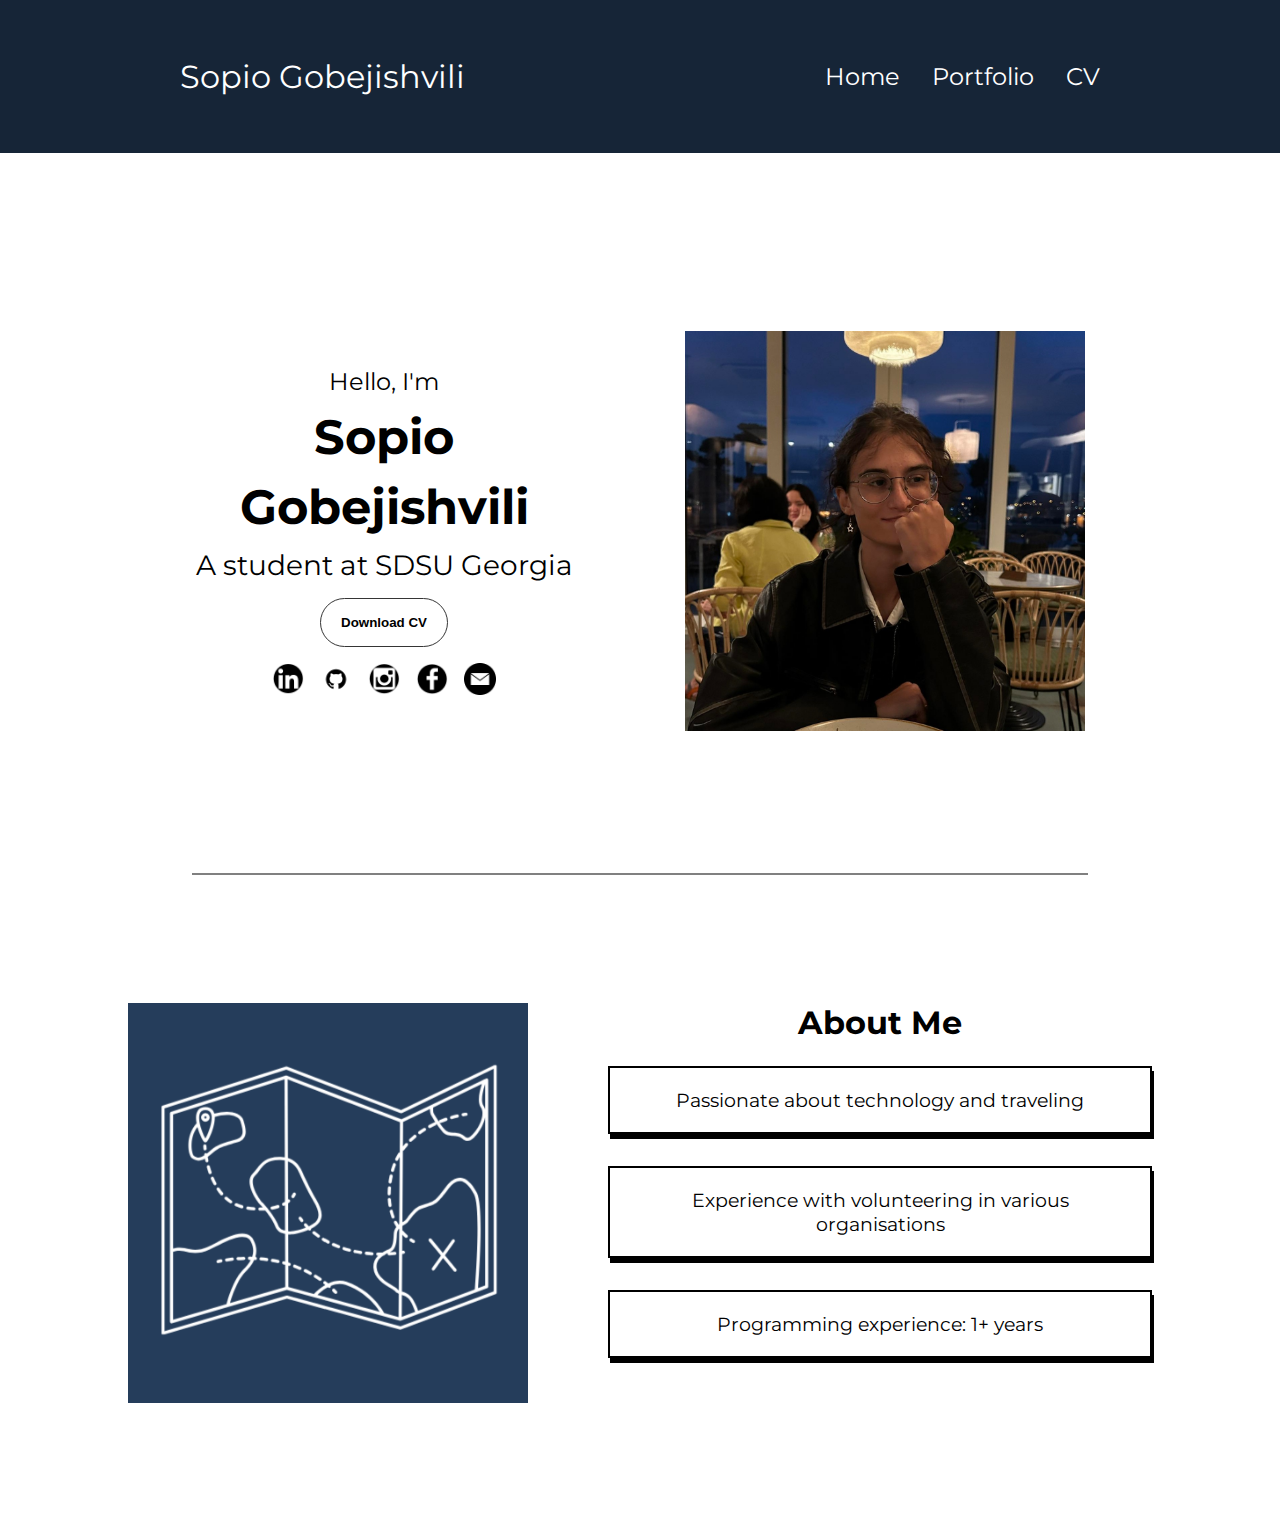
==== index.html @ dc5a5f3a "Finnished" ====
<!DOCTYPE html>
<html>
    <head>
        <!-- FONT Montserrat -->
        <link rel = "stylesheet" href = "styles.css">
        <link rel = "preconnect" href = "https://fonts.googleapis.com">
        <link rel = "preconnect" href = "https://fonts.gstatic.com" crossorigin>
        <link href = "https://fonts.googleapis.com/css2?family=Montserrat:ital,wght@0,100..900;1,100..900&display=swap" rel = "stylesheet">
        
        <!-- META -->
        <meta charset="UTF-8" />
	    <meta http-equiv="X-UA-Compatible" content="IE=edge" />
	    <meta name="viewport" content="width=device-width, initial-scale=1.0" />

        <!-- TITLE -->
        <title>Sopio Gobejishvili Personal Website</title>

        <!-- SHEETS -->
        <link rel = "stylesheet" href = "style.css">
        <link rel = "stylesheet" href = "mediaqueries.css">
    </head>
    <body>

        <!-- NAVIGATION -->
        <nav id = "nav">
            <div class = "name">Sopio Gobejishvili</div>
            <div>
                <ul class = "nav-links">
                    <li>
                        <a href="index.html">Home</a>
                    </li>
                    <li>
                        <a href="portfolio.html">Portfolio</a>
                    </li>
                    <li>
                        <a href="cv.html">CV</a>
                    </li>
                </ul>
            </div>
        </nav>

        <!-- NAV FOR SMALLER SCREEN -->
        <nav id = "small-nav">
            <div class = "name">Sopio Gobejishvili</div>
            <div class = "small-nav-menu">
                <div class = "small-nav-icon" onclick = "toggleMenu()">
                    <span></span>
                    <span></span>
                    <span></span>
                </div>
                <div class = "menu-links">
                    <li>
                        <a href="index.html" onclick = "toggleMenu()">Home</a>
                    </li>
                    <li>
                        <a href="portfolio.html" onclick = "toggleMenu()">Portfolio</a>
                    </li>
                    <li>
                        <a href="cv.html" onclick = "toggleMenu()">CV</a>
                    </li>
                </div>
            </div>
        </nav>

        <section id = "profile-sect">
            <div class = "section_text">
                <p class = "section_text_p1">Hello, I'm</p>
                <h1 class = "title">Sopio</h1>
                <h1 class = "title">Gobejishvili</h1>
                <p class = "section_text_p2">A student at SDSU Georgia</p>
                <div class = "btn-cont">
                    <button class = "btn btn-color-1" 
                    onclick = "window.open('./assets/cv.pdf')">Download CV</button>
                </div>
                <div id = "socials-cont">
                    <img src = "./assets/linkedin.png" alt = "Sopo's linkedin profile"
                    class = "icon" onclick = "location.href ='https://www.linkedin.com/in/sopo-gobejishvili/'"/>
                    <img src = "./assets/github.png.png" alt = "Sopo's github profile"
                    class = "icon" onclick = "location.href ='https://github.com/striidko'"/>
                    <img src = "./assets/instagram.png" alt = "Sopo's instagram profile"
                    class = "icon" onclick = "location.href ='https://www.instagram.com/sofo_gobejishvili/'"/>
                    <img src = "./assets/facebook.png" alt = "Sopo's facebook profile"
                    class = "icon" onclick = "location.href ='https://www.facebook.com/sof.gobejishvili/'"/>
                    <img src = "./assets/mail.png.png" alt = "Send a mail to Sopo Gobejishvili"
                    class = "icon" onclick = "location.href ='mailto:sopogobejishvili0@gmail.com'"/>
                </div>
            </div>
            <div class = "section_pic-cont">
                <img src = "./assets/profile.jpg" alt = "Sopio Gobejishvili picture">
            </div>
        </section>

        <hr class = "line">

        <!-- ABOUT ME -->
        <div class = "sec-2">
            <aside id = "about-me-pic">
                <img src = "./assets/aboutme.png" alt = "A picture of the map">
            </aside>

            <aside class = "info">
                <h3 class = "about-me">About Me</h3>
                <div class="square-text">
                    <div class = "square-item">
                        <p>Passionate about technology and traveling</p>
                    </div>
                    <div class = "square-item">
                        <p>Experience with volunteering in various organisations</p>
                    </div>
                    <div class = "square-item">
                        <p>Programming experience: 1+ years</p>
                    </div>
                </div>
            </aside>
        </div>
        <script src="script.js"></script>
    </body>
</html>
---- style.css ----
* {
    margin: 0;
    padding: 0;
}

body {
    font-family: "Montserrat", sans-serif;
}

html {
    scroll-behavior: smooth;
}

p {
    color: #000;
}

/* NAVIGATION */

nav, .nav-links {
    display: flex;
}

nav {
    justify-content: space-around;
    align-items: center;
    height: 17vh;
    background-color: #162537;
}

/* Navigation links */
.nav-links {
    gap: 2rem;
    list-style: none;
    font-size: 1.5rem;
}

a {
    color: white;
    text-decoration: none;
    text-decoration-color: white;
}

a:hover {
    color: grey;
    text-decoration: underline;
    text-underline-offset: 1rem;
    text-decoration-color: rgb(181, 181, 181);
}

/* name in the navbar */
.name {
    font-size: 2rem;
    color: white;
}

.name:hover {
    cursor: default;
}

/* Small screen nav */
#small-nav {
    display: none;
}

.small-nav-menu {
    position: relative;
    display: inline-block;
}

.small-nav-icon {
    display: flex;
    flex-direction: column;
    justify-content: space-between;
    height: 24px;
    width: 30px;
    cursor: pointer;
}

/* styling of small-nav */
.small-nav-icon span {
    width: 100%;
    height: 2px;
    background-color: #000;
    transition: all 0.3 ease-in-out;
}

.menu-links {
    position: absolute;
    top: 100%;
    right: 0%;
    background-color: #162537;
    width: fit-content;
    max-height: 0;
    overflow: hidden;
}

.menu-links a {
    display: block;
    padding: 10px;
    text-align: center;
    font-size: 1.5rem;
    color: white;
    text-decoration: none;
    transition: all 0.3 ease-in-out;
}

.menu-links li {
    list-style: none;
}

.menu-links.open {
    max-height: 300px;

}

.small-nav-icon.open span:first-child {
    transform: rotate(45deg) translate(10px, 5px);
}

.small-nav-icon.open span:nth-child(2) {
    opacity: 0;
}

.small-nav-icon.open span:last-child {
    transform: rotate(-45deg) translate(10px, -5px);
}

.small-nav-icon span:first-child {
    transform: none;
}

.small-nav-icon span:first-child {
    opacity: 1;
}

.small-nav-icon span:first-child {
    transform: none;
}

/* SECTIONS */
section {
    padding-top: 4vh;
    height: 96vh;
    margin: 0 10rem;
    box-sizing: border-box;
    min-height: fit-content;
}

.section-cont {
    display: flex;
}

/* profile section */

#profile-sect {
    display: flex;
    justify-content: center;
    gap: 7rem;
    height: 80vh;
}
.section_pic-cont {
    display: flex;
    height: 400px;
    width: 400px;
    margin: auto 0;
}

.section_text {
    align-self: center;
    text-align: center;
}


.section_text_p1 {
    text-align: center;
    font-size: 1.5rem;
    margin-bottom: 0.75rem;
}

.section_text_p2 {
    font-size: 1.75rem;
    margin-bottom: 1rem;;
}

.title {
    font-size: 3rem;
    text-align: center;
    margin-bottom: 0.75rem;
}

#socials-cont {
    display: flex;
    justify-content: center;
    margin-top: 1rem;
    gap: 1rem;
}

/* ICONS */

.icon {
    cursor: pointer;
    height: 2rem;
}

/* CV */ 
.btn-cont {
    display: flex;
    justify-content: center;
}

.btn {
    font-weight: 600;
    transition: all 300ms ease;
    padding: 1rem;
    width: 8rem;
    border-radius: 2rem;
}

.btn-color-1 {
    border: rgb(53, 53, 53) 0.1rem solid;
} 

.btn-color-1:hover {
    cursor: pointer;
    background-color: rgb(53, 53, 53);
    color: white;
}

.btn-color-1 {
    background: none;
}

.btn-color-1:hover {
    border: rgb(255, 255, 255) 0.1rem solid;
}

hr.line {
    border-width: thin;
    margin-left: 15%;
    border-style: solid;
    margin-right: 15%;
}

#about-me-pic {
    display: flex;
    height: 400px;
    width: 400px;
}

.info {
    width: fit-content;
}

.sec-2 {
    display: flex;
    margin: 10%;
    gap: 5rem;
    text-align: center;
    justify-content: center;
}

.about-me {
    font-size: 2rem;
    text-align: center;
    margin-bottom: 1.5rem;
}

.square-text {
    display: flex;
    flex-direction: column;
    gap: 2rem;
}

.square-item {
    padding: 20px; 
    border: 2px solid #000;
    box-shadow: 2px 5px;
}

.square-item p {
    margin: 0;
    font-size: larger;
    text-align: center;
}
---- mediaqueries.css ----
@media screen and (max-width: 1200px) {
    #nav {
        display: none;
    }

    #small-nav {
        display: flex;
        height: 6rem;
    }
} 

@media screen and (max-width: 767px) {
    .section-text {
        width: 100%;
        margin-top: 1rem;
        margin-bottom: 1rem;
    }
    .section_pic-cont {
        width: 100%;
    }

    .section_pic-cont img {
        width: 300px;
        height: 300px;
        display: block;
        margin-left: auto;
        margin-right: auto;
        margin-top: 2rem;
    }

    #profile-sect {
        display: inline;
        margin-top: 2rem;
    }

    .sec-2 {
        display: inline;
    }

    aside#about-me-pic {
        height: 300px;
        width: 300px;
        margin-left: auto;
        margin-right: auto;
        margin-top: 2rem;
    }

    aside.info {
        width: 300px;
        margin-left: auto;
        margin-right: auto;
        margin-top: 1.5rem;
    }

    .name {
        font-size: 1.5rem;
    }

    h1.title {
        font-size: 2.5rem;
    }

    p.section_text_p2 {
        font-size: 1.25rem;
    }

    h3.about-me {
        font-size: 1.75rem;
    }

    p.section_text_p1 {
        margin-top: 1.5rem;
    }

    .menu-links a {
        font-size: medium;
    }
}
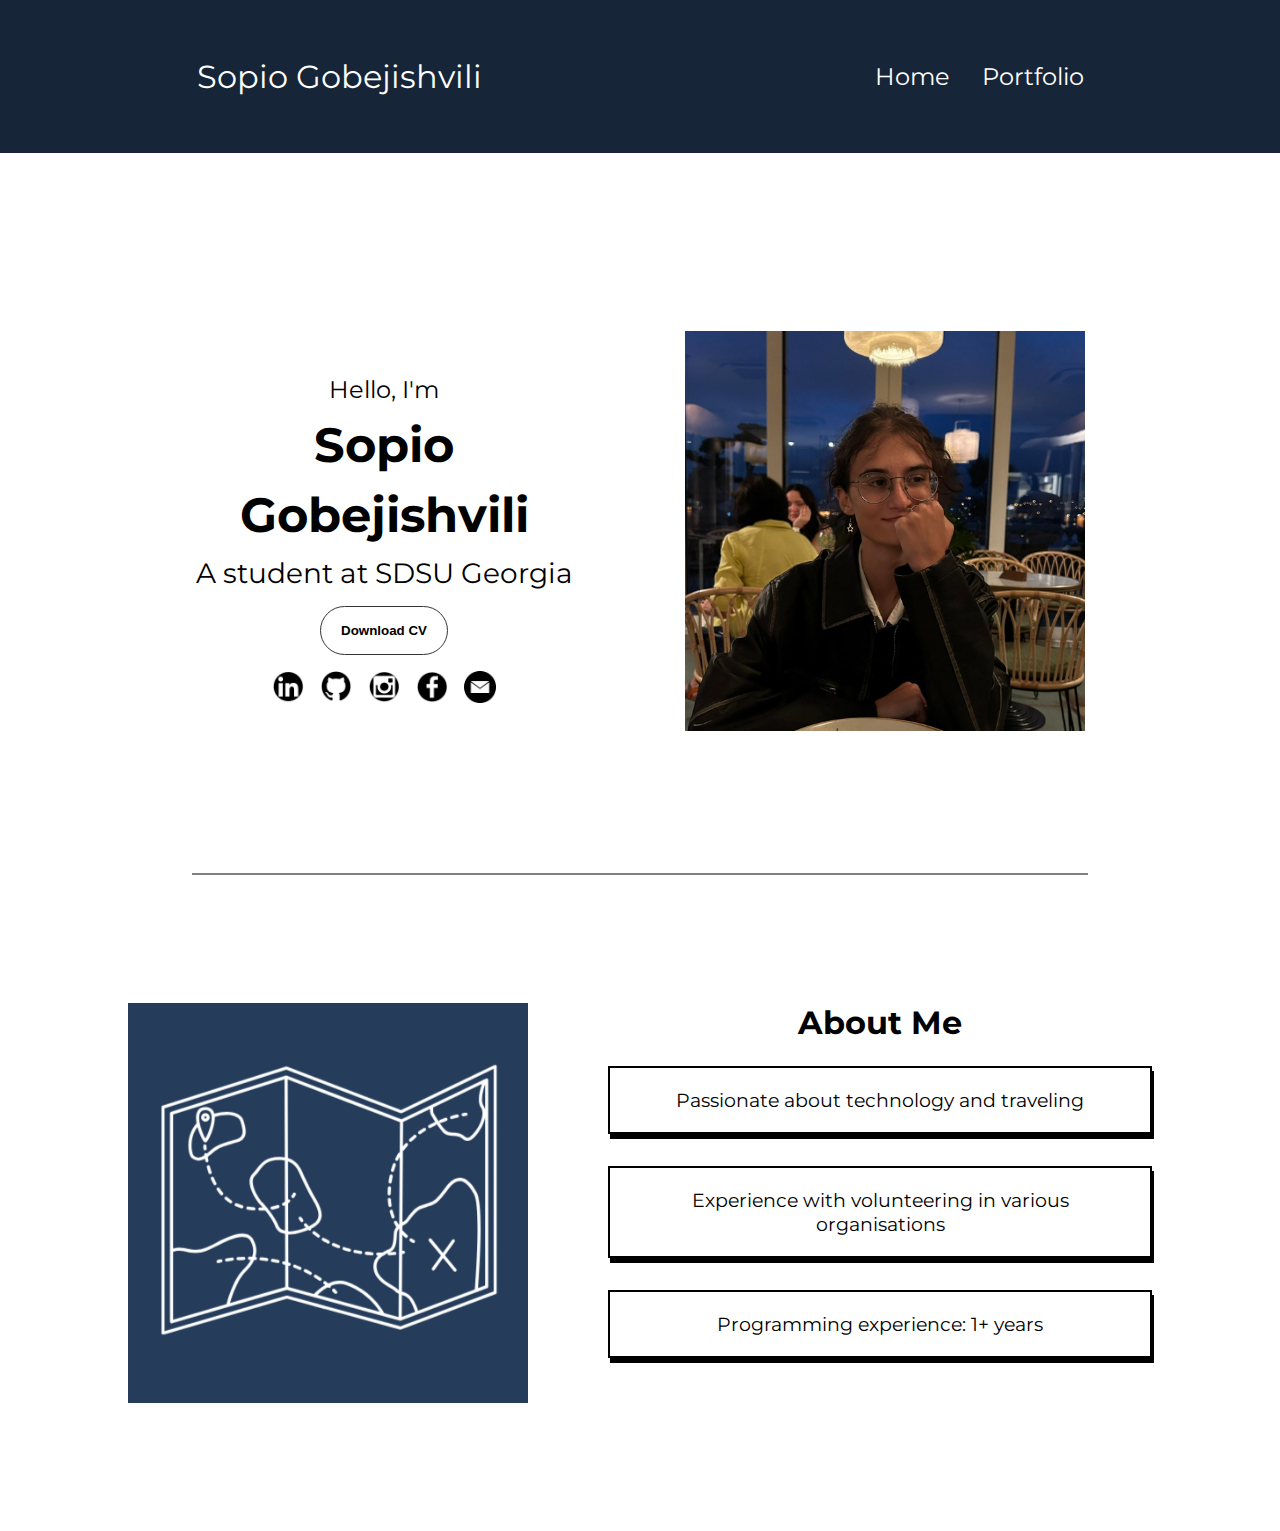
==== commit 7f55e970: "changes made" ====
--- a/index.html
+++ b/index.html
@@ -32,9 +32,6 @@
                     <li>
                         <a href="portfolio.html">Portfolio</a>
                     </li>
-                    <li>
-                        <a href="cv.html">CV</a>
-                    </li>
                 </ul>
             </div>
         </nav>
@@ -55,9 +52,6 @@
                     <li>
                         <a href="portfolio.html" onclick = "toggleMenu()">Portfolio</a>
                     </li>
-                    <li>
-                        <a href="cv.html" onclick = "toggleMenu()">CV</a>
-                    </li>
                 </div>
             </div>
         </nav>
@@ -74,15 +68,15 @@
                 </div>
                 <div id = "socials-cont">
                     <img src = "./assets/linkedin.png" alt = "Sopo's linkedin profile"
-                    class = "icon" onclick = "location.href ='https://www.linkedin.com/in/sopo-gobejishvili/'"/>
-                    <img src = "./assets/github.png.png" alt = "Sopo's github profile"
-                    class = "icon" onclick = "location.href ='https://github.com/striidko'"/>
+                    class = "icon" onclick = "window.open('https://www.linkedin.com/in/sopo-gobejishvili/')"/>
+                    <img src = "./assets/githubicon.png" alt = "Sopo's github profile"
+                    class = "icon" onclick = "window.open('https://github.com/striidko')"/>
                     <img src = "./assets/instagram.png" alt = "Sopo's instagram profile"
-                    class = "icon" onclick = "location.href ='https://www.instagram.com/sofo_gobejishvili/'"/>
+                    class = "icon" onclick = "window.open('https://www.instagram.com/sofo_gobejishvili/')"/>
                     <img src = "./assets/facebook.png" alt = "Sopo's facebook profile"
-                    class = "icon" onclick = "location.href ='https://www.facebook.com/sof.gobejishvili/'"/>
+                    class = "icon" onclick = "window.open('https://www.facebook.com/sof.gobejishvili/')"/>
                     <img src = "./assets/mail.png.png" alt = "Send a mail to Sopo Gobejishvili"
-                    class = "icon" onclick = "location.href ='mailto:sopogobejishvili0@gmail.com'"/>
+                    class = "icon" onclick = "window.open('mailto:sopogobejishvili0@gmail.com')"/>
                 </div>
             </div>
             <div class = "section_pic-cont">
--- a/style.css
+++ b/style.css
@@ -282,4 +282,90 @@
     margin: 0;
     font-size: larger;
     text-align: center;
+}
+
+/* PORTFOLIO SIDE */
+
+#projects {
+   position: relative;
+}
+
+.project-large {
+    display: flex;
+    justify-content: center;
+    flex-direction: column;
+}
+
+.projects-medium {
+    gap: 2rem;
+    margin-bottom: 2rem;
+    margin-top: 2rem;
+    display: flex;
+}
+
+.projects-small {
+    padding: 1.5rem;
+    flex: 1;
+    background: white;
+    border: rgb(53, 53, 53) 0.1rem solid;
+    text-align: center;
+    box-shadow: 2px 5px;
+}
+
+.project-pic-cont {
+    display: flex;
+    text-align: initial;
+    flex-wrap: wrap;
+    flex-direction: row;
+    gap: 2.5rem;
+    justify-content: space-around;
+}
+
+.project-img {
+    width: 90%;
+    height: 90%;
+}
+
+.project-title {
+    color: rgb(85, 85, 85);
+    font-weight: 600;
+    font-size: 1.75rem;
+    margin-bottom: 2rem;
+    margin: 1rem;
+    color: black;
+}
+
+.project-btn-1 {
+    display: flex;
+    justify-content: center;
+    gap: 1rem;
+}
+
+p.project-overview {
+    font-size: larger;
+    margin-bottom: 1rem;
+    padding-top: 1rem;
+}
+
+hr.project-breaks {
+    border-style: solid;
+    border-width: thin;
+    margin: 0.5rem;
+    margin-bottom: 1rem;
+}
+
+button.btn.btn-color-2 {
+    gap: 1rem;
+    margin-left: 0.4rem;
+    margin-right: 0.4rem;
+}
+
+.btn-color-2:hover {
+    cursor: pointer;
+    background-color: rgb(53, 53, 53);
+    color: white;
+}
+
+p.section_text_p1 {
+    margin-top: 1rem;
 }--- a/mediaqueries.css
+++ b/mediaqueries.css
@@ -58,6 +58,8 @@
 
     h1.title {
         font-size: 2.5rem;
+        display: grid;
+        justify-content: center;
     }
 
     p.section_text_p2 {
@@ -70,9 +72,29 @@
 
     p.section_text_p1 {
         margin-top: 1.5rem;
+        display: grid;
+        justify-content: center;
     }
 
     .menu-links a {
         font-size: medium;
     }
+
+    .project-large {
+        margin-left: auto;
+        margin-right: auto;
+        display: grid;
+        grid-template-columns: 1fr 1fr 1fr;
+    }
+
+    .projects-medium {
+        margin-left: auto;
+        margin-right: auto;
+        display: grid;
+    }
+
+    .projects-small {
+        margin-left: auto;
+        display: grid;
+    }
 }